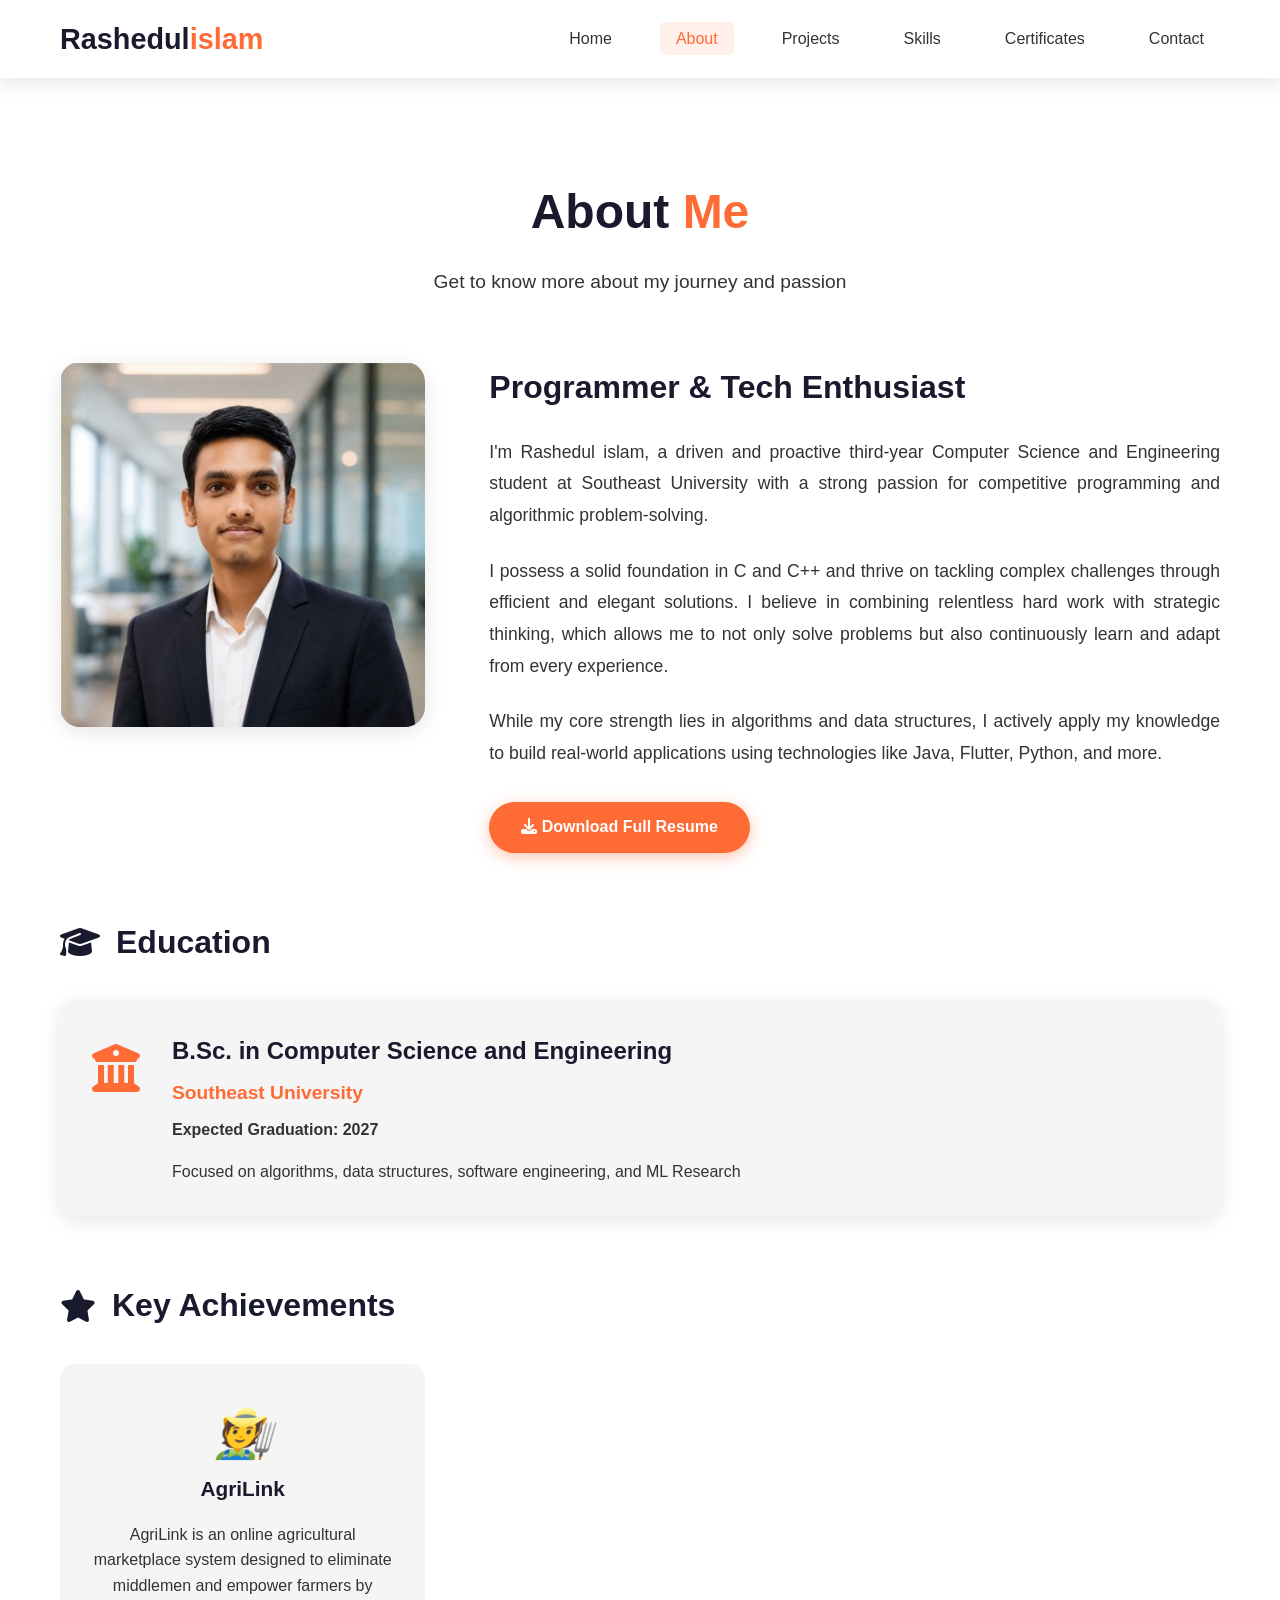
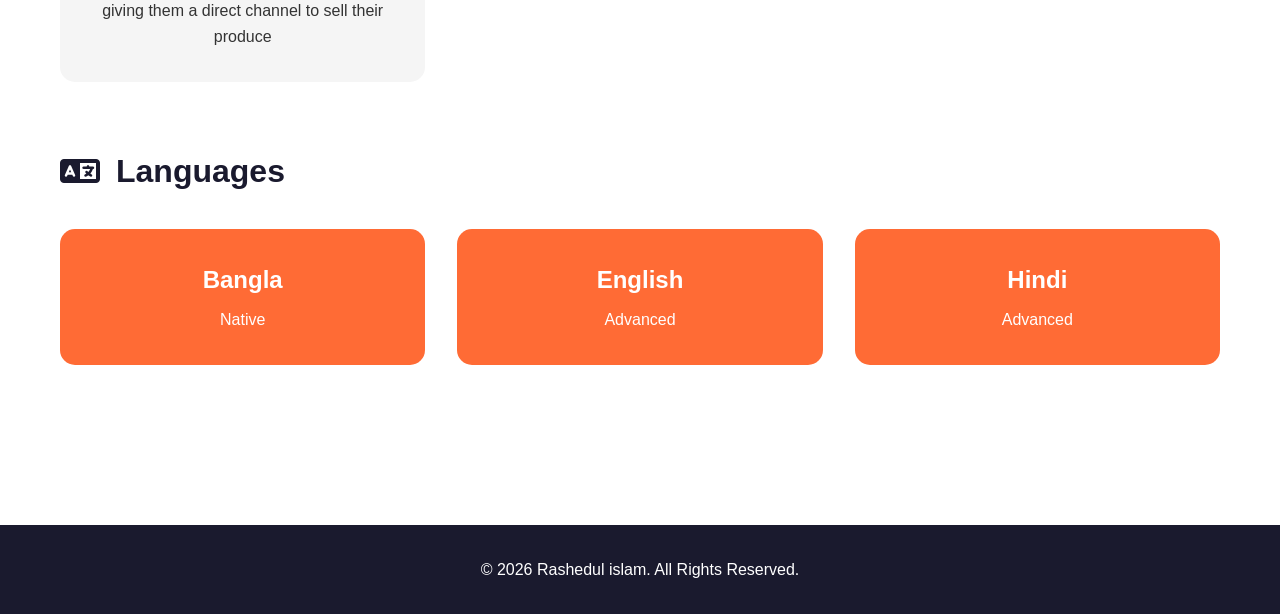
==== about.html @ a0b674af "update" ====
<!DOCTYPE html>
<html lang="en">
<head>
    <meta charset="UTF-8">
    <meta name="viewport" content="width=device-width, initial-scale=1.0">
    <title>about - Rashedul islam</title>
    <link rel="stylesheet" href="style.css">
   <link rel="stylesheet" href="https://cdnjs.cloudflare.com/ajax/libs/font-awesome/6.5.1/css/all.min.css">

</head>
<body>
    <!-- Navigation -->
    <nav class="navbar">
        <div class="container">
            <div class="logo">
                <h2>Rashedul<span>islam</span></h2>
            </div>
            <ul class="nav-menu">
                <li><a href="index.html">Home</a></li>
                <li><a href="about.html" class="active">About</a></li>
                <li><a href="projects.html">Projects</a></li>
                <li><a href="skills.html">Skills</a></li>
                <li><a href="certificates.html">Certificates</a></li>
                <li><a href="contact.html">Contact</a></li>
            </ul>
            <div class="hamburger">
                <span></span>
                <span></span>
                <span></span>
            </div>
        </div>
    </nav>

    <!-- About Section -->
    <section class="about-section">
        <div class="container">
            <div class="section-header">
                <h1>About <span>Me</span></h1>
                <p>Get to know more about my journey and passion</p>
            </div>

            <div class="about-content">
                <div class="about-image">
                    <img src="images/mypic.jpg" alt="Rashedul islam">
                </div>
                <div class="about-text">
                    <h2>Programmer & <span>Tech Enthusiast</span></h2>
                    <p>
                        I'm Rashedul islam, a driven and proactive third-year Computer Science and 
                        Engineering student at Southeast University with a strong passion for competitive 
                        programming and algorithmic problem-solving.
                    </p>
                    <p>
                        I possess a solid foundation in C and C++ and thrive on tackling complex challenges 
                        through efficient and elegant solutions. I believe in combining relentless hard work 
                        with strategic thinking, which allows me to not only solve problems but also 
                        continuously learn and adapt from every experience.
                    </p>
                    <p>
                        While my core strength lies in algorithms and data structures, I actively apply my 
                        knowledge to build real-world applications using technologies like Java, Flutter, 
                        Python, and more.
                    </p>
                    <div class="resume-download">
                        <a href="RASHEDUL_ISLAM.pdf" download class="btn btn-primary">
                            <i class="fas fa-download"></i> Download Full Resume
                        </a>
                    </div>
                </div>
            </div>

            <!-- Education -->
            <div class="education-section">
                <h2><i class="fas fa-graduation-cap"></i> Education</h2>
                <div class="education-card">
                    <div class="edu-icon">
                        <i class="fas fa-university"></i>
                    </div>
                    <div class="edu-details">
                        <h3>B.Sc. in Computer Science and Engineering</h3>
                        <h4>Southeast University</h4>
                        <p class="edu-year">Expected Graduation: 2027</p>
                        <p>Focused on algorithms, data structures, software engineering, and ML Research</p>
                    </div>
                </div>
            </div>

            <!-- Key Achievements -->
            <div class="achievements-section">
                <h2><i class="fas fa-star"></i> Key Achievements</h2>
                <div class="achievements-grid">
                    <div class="achievement-card">
                        <i>🧑‍🌾</i>
                        <h3>AgriLink</h3>
                        <p>AgriLink is an online agricultural marketplace system designed to eliminate middlemen and empower farmers by giving them a direct channel to sell their produce</p>
                    </div>
                </div>
            </div>

            <!-- Languages -->
            <div class="languages-section">
                <h2><i class="fas fa-language"></i> Languages</h2>
                <div class="languages-grid">
                    <div class="language-card">
                        <h3>Bangla</h3>
                        <p>Native</p>
                    </div>
                    <div class="language-card">
                        <h3>English</h3>
                        <p>Advanced</p>
                    </div>
                    <div class="language-card">
                        <h3>Hindi</h3>
                        <p>Advanced</p>
                    </div>
                </div>
            </div>
        </div>
    </section>

   <!-- Footer -->
    <footer>
        <div class="container">
            <p>&copy; 2026 Rashedul islam. All Rights Reserved.</p>
        </div>
    </footer>

    <script src="script.js"></script>
</body>
</html>
---- style.css ----
/* ===== GLOBAL STYLES ===== */
* {
    margin: 0;
    padding: 0;
    box-sizing: border-box;
}

:root {
    --primary-color: #ff6b35;
    --secondary-color: #ff8c42;
    --dark-color: #1a1a2e;
    --light-color: #f5f5f5;
    --text-color: #333;
    --white: #ffffff;
    --shadow: 0 5px 20px rgba(0, 0, 0, 0.1);
    --shadow-hover: 0 8px 30px rgba(255, 107, 53, 0.3);
}

body {
    font-family: 'Segoe UI', Tahoma, Geneva, Verdana, sans-serif;
    line-height: 1.6;
    color: var(--text-color);
    background: var(--light-color);
}

.container {
    max-width: 1200px;
    margin: 0 auto;
    padding: 0 20px;
}

a {
    text-decoration: none;
    color: inherit;
    transition: all 0.3s ease;
}

img {
    max-width: 100%;
    height: auto;
    display: block;
}

/* ===== NAVIGATION ===== */
.navbar {
    background: var(--white);
    box-shadow: var(--shadow);
    position: sticky;
    top: 0;
    z-index: 1000;
    padding: 1rem 0;
}

.navbar .container {
    display: flex;
    justify-content: space-between;
    align-items: center;
}

.logo h2 {
    color: var(--dark-color);
    font-size: 1.8rem;
}

.logo span {
    color: var(--primary-color);
}

.nav-menu {
    display: flex;
    list-style: none;
    gap: 2rem;
}

.nav-menu a {
    color: var(--text-color);
    font-weight: 500;
    padding: 0.5rem 1rem;
    border-radius: 5px;
    transition: all 0.3s ease;
}

.nav-menu a:hover,
.nav-menu a.active {
    color: var(--primary-color);
    background: rgba(255, 107, 53, 0.1);
}

.hamburger {
    display: none;
    flex-direction: column;
    cursor: pointer;
    gap: 5px;
}

.hamburger span {
    width: 25px;
    height: 3px;
    background: var(--primary-color);
    border-radius: 3px;
    transition: all 0.3s ease;
}

/* ===== BUTTONS ===== */
.btn {
    display: inline-block;
    padding: 0.8rem 2rem;
    border-radius: 50px;
    font-weight: 600;
    transition: all 0.3s ease;
    border: none;
    cursor: pointer;
    font-size: 1rem;
}

.btn-primary {
    background: var(--primary-color);
    color: var(--white);
    box-shadow: 0 4px 15px rgba(255, 107, 53, 0.4);
}

.btn-primary:hover {
    background: var(--secondary-color);
    transform: translateY(-2px);
    box-shadow: 0 6px 20px rgba(255, 107, 53, 0.6);
}

.btn-secondary {
    background: transparent;
    color: var(--primary-color);
    border: 2px solid var(--primary-color);
}

.btn-secondary:hover {
    background: var(--primary-color);
    color: var(--white);
}

/* ===== HERO SECTION ===== */
.hero {
    padding: 6rem 0;
    background: linear-gradient(135deg, #fff 0%, #ffe8e0 100%);
}

.hero-content {
    display: grid;
    grid-template-columns: 1fr 1fr;
    gap: 4rem;
    align-items: center;
}

.hero-text h1 {
    font-size: 2.8rem;
    color: var(--dark-color);
    margin-bottom: 1rem;
    line-height: 1.2;
}

.highlight {
    color: var(--primary-color);
}

.typed-text {
    font-size: 1.8rem;
    color: var(--secondary-color);
    margin-bottom: 1rem;
}

.hero-description {
    font-size: 1.1rem;
    color: var(--text-color);
    margin: 1.5rem 0;
    line-height: 1.8;
}

.hero-buttons {
    display: flex;
    gap: 1.5rem;
    margin: 2rem 0;
}

.social-links {
    display: flex;
    gap: 1rem;
    margin-top: 2rem;
}

.social-links a {
    width: 45px;
    height: 45px;
    background: var(--white);
    border-radius: 50%;
    display: flex;
    align-items: center;
    justify-content: center;
    font-size: 1.3rem;
    color: var(--primary-color);
    box-shadow: var(--shadow);
    transition: all 0.3s ease;
}

.social-links a:hover {
    background: var(--primary-color);
    color: var(--white);
    transform: translateY(-5px);
    box-shadow: var(--shadow-hover);
}

.hero-image {
    position: relative;
}

.hero-image img {
    border-radius: 20px;
    box-shadow: var(--shadow-hover);
    width: 100%;
    object-fit: cover;
    max-height: 500px;
}

/* ===== STATS SECTION ===== */
.stats {
    padding: 4rem 0;
    background: var(--white);
}

.stats-grid {
    display: grid;
    grid-template-columns: repeat(4, 1fr);
    gap: 2rem;
}

.stat-card {
    text-align: center;
    padding: 2rem;
    background: var(--light-color);
    border-radius: 15px;
    transition: all 0.3s ease;
}

.stat-card:hover {
    transform: translateY(-10px);
    box-shadow: var(--shadow-hover);
}

.stat-card i {
    font-size: 3rem;
    color: var(--primary-color);
    margin-bottom: 1rem;
}

.stat-card h3 {
    font-size: 2.5rem;
    color: var(--dark-color);
    margin-bottom: 0.5rem;
}

.stat-card p {
    color: var(--text-color);
    font-size: 1rem;
}

/* ===== SECTION HEADER ===== */
.section-header {
    text-align: center;
    margin-bottom: 4rem;
}

.section-header h1 {
    font-size: 3rem;
    color: var(--dark-color);
    margin-bottom: 1rem;
}

.section-header span {
    color: var(--primary-color);
}

.section-header p {
    font-size: 1.2rem;
    color: var(--text-color);
}

/* ===== ABOUT SECTION ===== */
.about-section {
    padding: 6rem 0;
    background: var(--white);
}

.about-content {
    display: grid;
    grid-template-columns: 1fr 2fr;
    gap: 4rem;
    align-items: start;
    margin-bottom: 4rem;
}

.about-image img {
    border-radius: 20px;
    box-shadow: var(--shadow);
    width: 100%;
}

.about-text h2 {
    font-size: 2rem;
    color: var(--dark-color);
    margin-bottom: 1.5rem;
}

.about-text p {
    font-size: 1.1rem;
    line-height: 1.8;
    margin-bottom: 1.5rem;
    text-align: justify;
}

.resume-download {
    margin-top: 2rem;
}

/* Education Section */
.education-section {
    margin: 4rem 0;
}

.education-section h2 {
    font-size: 2rem;
    color: var(--dark-color);
    margin-bottom: 2rem;
    display: flex;
    align-items: center;
    gap: 1rem;
}

.education-card {
    background: var(--light-color);
    padding: 2rem;
    border-radius: 15px;
    display: flex;
    gap: 2rem;
    box-shadow: var(--shadow);
}

.edu-icon {
    font-size: 3rem;
    color: var(--primary-color);
}

.edu-details h3 {
    font-size: 1.5rem;
    color: var(--dark-color);
    margin-bottom: 0.5rem;
}

.edu-details h4 {
    font-size: 1.2rem;
    color: var(--primary-color);
    margin-bottom: 0.5rem;
}

.edu-year {
    color: var(--text-color);
    font-weight: 600;
    margin-bottom: 1rem;
}

/* Achievements Section */
.achievements-section {
    margin: 4rem 0;
}

.achievements-section h2 {
    font-size: 2rem;
    color: var(--dark-color);
    margin-bottom: 2rem;
    display: flex;
    align-items: center;
    gap: 1rem;
}

.achievements-grid {
    display: grid;
    grid-template-columns: repeat(3, 1fr);
    gap: 2rem;
}

.achievement-card {
    background: var(--light-color);
    padding: 2rem;
    border-radius: 15px;
    text-align: center;
    transition: all 0.3s ease;
}

.achievement-card:hover {
    transform: translateY(-10px);
    box-shadow: var(--shadow-hover);
}

.achievement-card i {
    font-size: 3rem;
    color: var(--primary-color);
    margin-bottom: 1rem;
}

.achievement-card h3 {
    font-size: 1.3rem;
    color: var(--dark-color);
    margin-bottom: 1rem;
}

.achievement-card p {
    font-size: 1rem;
    line-height: 1.6;
}

/* Languages Section */
.languages-section {
    margin: 4rem 0;
}

.languages-section h2 {
    font-size: 2rem;
    color: var(--dark-color);
    margin-bottom: 2rem;
    display: flex;
    align-items: center;
    gap: 1rem;
}

.languages-grid {
    display: grid;
    grid-template-columns: repeat(3, 1fr);
    gap: 2rem;
}

.language-card {
    background: var(--primary-color);
    color: var(--white);
    padding: 2rem;
    border-radius: 15px;
    text-align: center;
    transition: all 0.3s ease;
}

.language-card:hover {
    transform: scale(1.05);
    box-shadow: var(--shadow-hover);
}

.language-card h3 {
    font-size: 1.5rem;
    margin-bottom: 0.5rem;
}

/* ===== PROJECTS SECTION ===== */
.projects-section {
    padding: 6rem 0;
    background: var(--light-color);
}

.projects-grid {
    display: grid;
    grid-template-columns: repeat(2, 1fr);
    gap: 3rem;
}

.project-card {
    background: var(--white);
    border-radius: 15px;
    overflow: hidden;
    box-shadow: var(--shadow);
    transition: all 0.3s ease;
}

.project-card:hover {
    transform: translateY(-10px);
    box-shadow: var(--shadow-hover);
}

.project-image {
    position: relative;
    height: 250px;
    overflow: hidden;
    background: linear-gradient(135deg, var(--primary-color), var(--secondary-color));
}

.project-image img {
    width: 100%;
    height: 100%;
    object-fit: cover;
    opacity: 0.9;
    transition: all 0.3s ease;
}

.project-card:hover .project-image img {
    transform: scale(1.1);
    opacity: 1;
}

.project-overlay {
    position: absolute;
    top: 0;
    left: 0;
    width: 100%;
    height: 100%;
    background: rgba(0, 0, 0, 0.7);
    display: flex;
    align-items: center;
    justify-content: center;
    opacity: 0;
    transition: all 0.3s ease;
}

.project-card:hover .project-overlay {
    opacity: 1;
}

.overlay-btn {
    width: 50px;
    height: 50px;
    background: var(--primary-color);
    border-radius: 50%;
    display: flex;
    align-items: center;
    justify-content: center;
    color: var(--white);
    font-size: 1.5rem;
}

.project-content {
    padding: 2rem;
}

.project-tags {
    display: flex;
    gap: 0.5rem;
    margin-bottom: 1rem;
    flex-wrap: wrap;
}

.project-tags span {
    background: rgba(255, 107, 53, 0.1);
    color: var(--primary-color);
    padding: 0.3rem 1rem;
    border-radius: 20px;
    font-size: 0.85rem;
    font-weight: 600;
}

.project-content h3 {
    font-size: 1.5rem;
    color: var(--dark-color);
    margin-bottom: 1rem;
}

.project-content p {
    color: var(--text-color);
    line-height: 1.6;
    margin-bottom: 1rem;
}

.project-features ul {
    list-style: none;
}

.project-features li {
    color: var(--text-color);
    margin-bottom: 0.5rem;
    display: flex;
    align-items: center;
    gap: 0.5rem;
}

.project-features i {
    color: var(--primary-color);
    font-size: 0.9rem;
}

/* ===== SKILLS SECTION ===== */
.skills-section {
    padding: 6rem 0;
    background: var(--white);
}

.skills-category {
    margin-bottom: 4rem;
}

.skills-category h2 {
    font-size: 2rem;
    color: var(--dark-color);
    margin-bottom: 2rem;
    display: flex;
    align-items: center;
    gap: 1rem;
}

.skills-grid {
    display: grid;
    grid-template-columns: repeat(4, 1fr);
    gap: 2rem;
}

.skill-card {
    background: var(--light-color);
    padding: 2rem;
    border-radius: 15px;
    text-align: center;
    transition: all 0.3s ease;
}

.skill-card:hover {
    transform: translateY(-10px);
    box-shadow: var(--shadow-hover);
}

.skill-icon {
    font-size: 3rem;
    color: var(--primary-color);
    margin-bottom: 1rem;
}

.skill-card h3 {
    font-size: 1.3rem;
    color: var(--dark-color);
    margin-bottom: 1rem;
}

.progress-bar {
    background: var(--white);
    height: 30px;
    border-radius: 15px;
    overflow: hidden;
    box-shadow: inset 0 2px 5px rgba(0, 0, 0, 0.1);
}

.progress {
    height: 100%;
    background: linear-gradient(90deg, var(--primary-color), var(--secondary-color));
    display: flex;
    align-items: center;
    justify-content: flex-end;
    padding-right: 10px;
    transition: width 1s ease;
    border-radius: 15px;
}

.progress span {
    color: var(--white);
    font-weight: 600;
    font-size: 0.9rem;
}

/* Soft Skills */
.soft-skills-grid {
    display: grid;
    grid-template-columns: repeat(3, 1fr);
    gap: 2rem;
}

.soft-skill-card {
    background: var(--light-color);
    padding: 2rem;
    border-radius: 15px;
    text-align: center;
    transition: all 0.3s ease;
}

.soft-skill-card:hover {
    transform: translateY(-10px);
    box-shadow: var(--shadow-hover);
    background: var(--primary-color);
    color: var(--white);
}

.soft-skill-card i {
    font-size: 3rem;
    color: var(--primary-color);
    margin-bottom: 1rem;
    transition: all 0.3s ease;
}

.soft-skill-card:hover i {
    color: var(--white);
}

.soft-skill-card h3 {
    font-size: 1.3rem;
    color: var(--dark-color);
    margin-bottom: 1rem;
    transition: all 0.3s ease;
}

.soft-skill-card:hover h3 {
    color: var(--white);
}

.soft-skill-card p {
    font-size: 1rem;
    line-height: 1.6;
    transition: all 0.3s ease;
}

.soft-skill-card:hover p {
    color: var(--white);
}

/* Certifications */
.certifications-section {
    margin: 4rem 0;
}

.certifications-section h2 {
    font-size: 2rem;
    color: var(--dark-color);
    margin-bottom: 2rem;
    display: flex;
    align-items: center;
    gap: 1rem;
}

.cert-card {
    background: var(--light-color);
    padding: 2rem;
    border-radius: 15px;
    display: flex;
    gap: 2rem;
    align-items: center;
    box-shadow: var(--shadow);
    transition: all 0.3s ease;
}

.cert-card:hover {
    transform: translateX(10px);
    box-shadow: var(--shadow-hover);
}

.cert-badge {
    font-size: 3rem;
    color: var(--primary-color);
}

.cert-details h3 {
    font-size: 1.3rem;
    color: var(--dark-color);
    margin-bottom: 0.5rem;
}

.cert-details p {
    color: var(--text-color);
    margin-bottom: 0.5rem;
}

.cert-year {
    display: inline-block;
    background: var(--primary-color);
    color: var(--white);
    padding: 0.3rem 1rem;
    border-radius: 20px;
    font-size: 0.9rem;
}

/* ===== TESTIMONIALS SECTION ===== */
.testimonials-section {
    padding: 6rem 0;
    background: var(--light-color);
}

.testimonials-grid {
    display: grid;
    grid-template-columns: repeat(2, 1fr);
    gap: 3rem;
}

.testimonial-card {
    background: var(--white);
    padding: 2.5rem;
    border-radius: 15px;
    box-shadow: var(--shadow);
    transition: all 0.3s ease;
    position: relative;
}

.testimonial-card:hover {
    transform: translateY(-10px);
    box-shadow: var(--shadow-hover);
}

.quote-icon {
    font-size: 3rem;
    color: var(--primary-color);
    opacity: 0.2;
    margin-bottom: 1rem;
}

.testimonial-text {
    font-size: 1.1rem;
    line-height: 1.8;
    color: var(--text-color);
    margin-bottom: 2rem;
    font-style: italic;
}

.testimonial-author {
    display: flex;
    gap: 1rem;
    align-items: center;
}

.testimonial-author img {
    width: 60px;
    height: 60px;
    border-radius: 50%;
    object-fit: cover;
    border: 3px solid var(--primary-color);
}

.author-info h4 {
    font-size: 1.1rem;
    color: var(--dark-color);
    margin-bottom: 0.3rem;
}

.author-info p {
    color: var(--text-color);
    font-size: 0.9rem;
    margin-bottom: 0.5rem;
}

.rating {
    color: var(--primary-color);
    font-size: 0.9rem;
}

/* ===== CONTACT SECTION ===== */
.contact-section {
    padding: 6rem 0;
    background: var(--white);
}

.contact-content {
    display: grid;
    grid-template-columns: 1.5fr 1fr;
    gap: 4rem;
}

.contact-form-wrapper h2,
.contact-info-wrapper h2 {
    font-size: 2rem;
    color: var(--dark-color);
    margin-bottom: 2rem;
}

.contact-form {
    display: flex;
    flex-direction: column;
    gap: 1.5rem;
}

.form-group {
    display: flex;
    flex-direction: column;
    gap: 0.5rem;
}

.form-group label {
    font-weight: 600;
    color: var(--dark-color);
    display: flex;
    align-items: center;
    gap: 0.5rem;
}

.form-group i {
    color: var(--primary-color);
}

.form-group input,
.form-group textarea {
    padding: 1rem;
    border: 2px solid var(--light-color);
    border-radius: 10px;
    font-family: inherit;
    font-size: 1rem;
    transition: all 0.3s ease;
}

.form-group input:focus,
.form-group textarea:focus {
    outline: none;
    border-color: var(--primary-color);
}

.contact-info-card {
    background: var(--light-color);
    padding: 1.5rem;
    border-radius: 15px;
    display: flex;
    gap: 1.5rem;
    align-items: center;
    margin-bottom: 1.5rem;
    transition: all 0.3s ease;
}

.contact-info-card:hover {
    transform: translateX(10px);
    box-shadow: var(--shadow);
}

.info-icon {
    width: 60px;
    height: 60px;
    background: var(--primary-color);
    border-radius: 50%;
    display: flex;
    align-items: center;
    justify-content: center;
    font-size: 1.5rem;
    color: var(--white);
    flex-shrink: 0;
}

.info-details h3 {
    font-size: 1.2rem;
    color: var(--dark-color);
    margin-bottom: 0.5rem;
}

.info-details p,
.info-details a {
    color: var(--text-color);
}

.info-details a:hover {
    color: var(--primary-color);
}

.social-connect {
    margin: 2rem 0;
}

.social-connect h3 {
    font-size: 1.5rem;
    color: var(--dark-color);
    margin-bottom: 1.5rem;
}

.social-icons-large {
    display: grid;
    grid-template-columns: repeat(2, 1fr);
    gap: 1rem;
}

.social-icon {
    display: flex;
    align-items: center;
    gap: 1rem;
    padding: 1rem;
    border-radius: 10px;
    transition: all 0.3s ease;
    font-weight: 600;
}

.social-icon i {
    font-size: 1.5rem;
}

.social-icon.linkedin {
    background: #0077b5;
    color: var(--white);
}

.social-icon.github {
    background: #333;
    color: var(--white);
}

.social-icon.facebook {
    background: #1877f2;
    color: var(--white);
}

.social-icon.twitter {
    background: #000;
    color: var(--white);
}

.social-icon:hover {
    transform: translateY(-5px);
    box-shadow: var(--shadow-hover);
}

.download-resume {
    margin-top: 2rem;
}

.download-resume h3 {
    font-size: 1.5rem;
    color: var(--dark-color);
    margin-bottom: 1rem;
}

/* ===== FOOTER ===== */
footer {
    background: var(--dark-color);
    color: var(--white);
    padding: 2rem 0;
    text-align: center;
}

/* ===== RESPONSIVE DESIGN ===== */
@media (max-width: 768px) {
    .hamburger {
        display: flex;
    }

    .nav-menu {
        position: fixed;
        left: -100%;
        top: 70px;
        flex-direction: column;
        background: var(--white);
        width: 100%;
        text-align: center;
        transition: 0.3s;
        box-shadow: var(--shadow);
        padding: 2rem 0;
    }

    .nav-menu.active {
        left: 0;
    }

    .hero-content,
    .about-content,
    .contact-content {
        grid-template-columns: 1fr;
        gap: 2rem;
    }

    .hero-text h1 {
        font-size: 2rem;
    }

    .typed-text {
        font-size: 1.3rem;
    }

    .hero-buttons {
        flex-direction: column;
    }

    .stats-grid {
        grid-template-columns: repeat(2, 1fr);
    }

    .achievements-grid,
    .skills-grid,
    .soft-skills-grid,
    .languages-grid {
        grid-template-columns: 1fr;
    }

    .projects-grid,
    .testimonials-grid {
        grid-template-columns: 1fr;
    }

    .section-header h1 {
        font-size: 2rem;
    }

    .social-icons-large {
        grid-template-columns: 1fr;
    }
}

@media (max-width: 480px) {
    .hero-text h1 {
        font-size: 1.5rem;
    }

    .typed-text {
        font-size: 1.1rem;
    }

    .stats-grid {
        grid-template-columns: 1fr;
    }

    .btn {
        padding: 0.6rem 1.5rem;
        font-size: 0.9rem;
    }
}
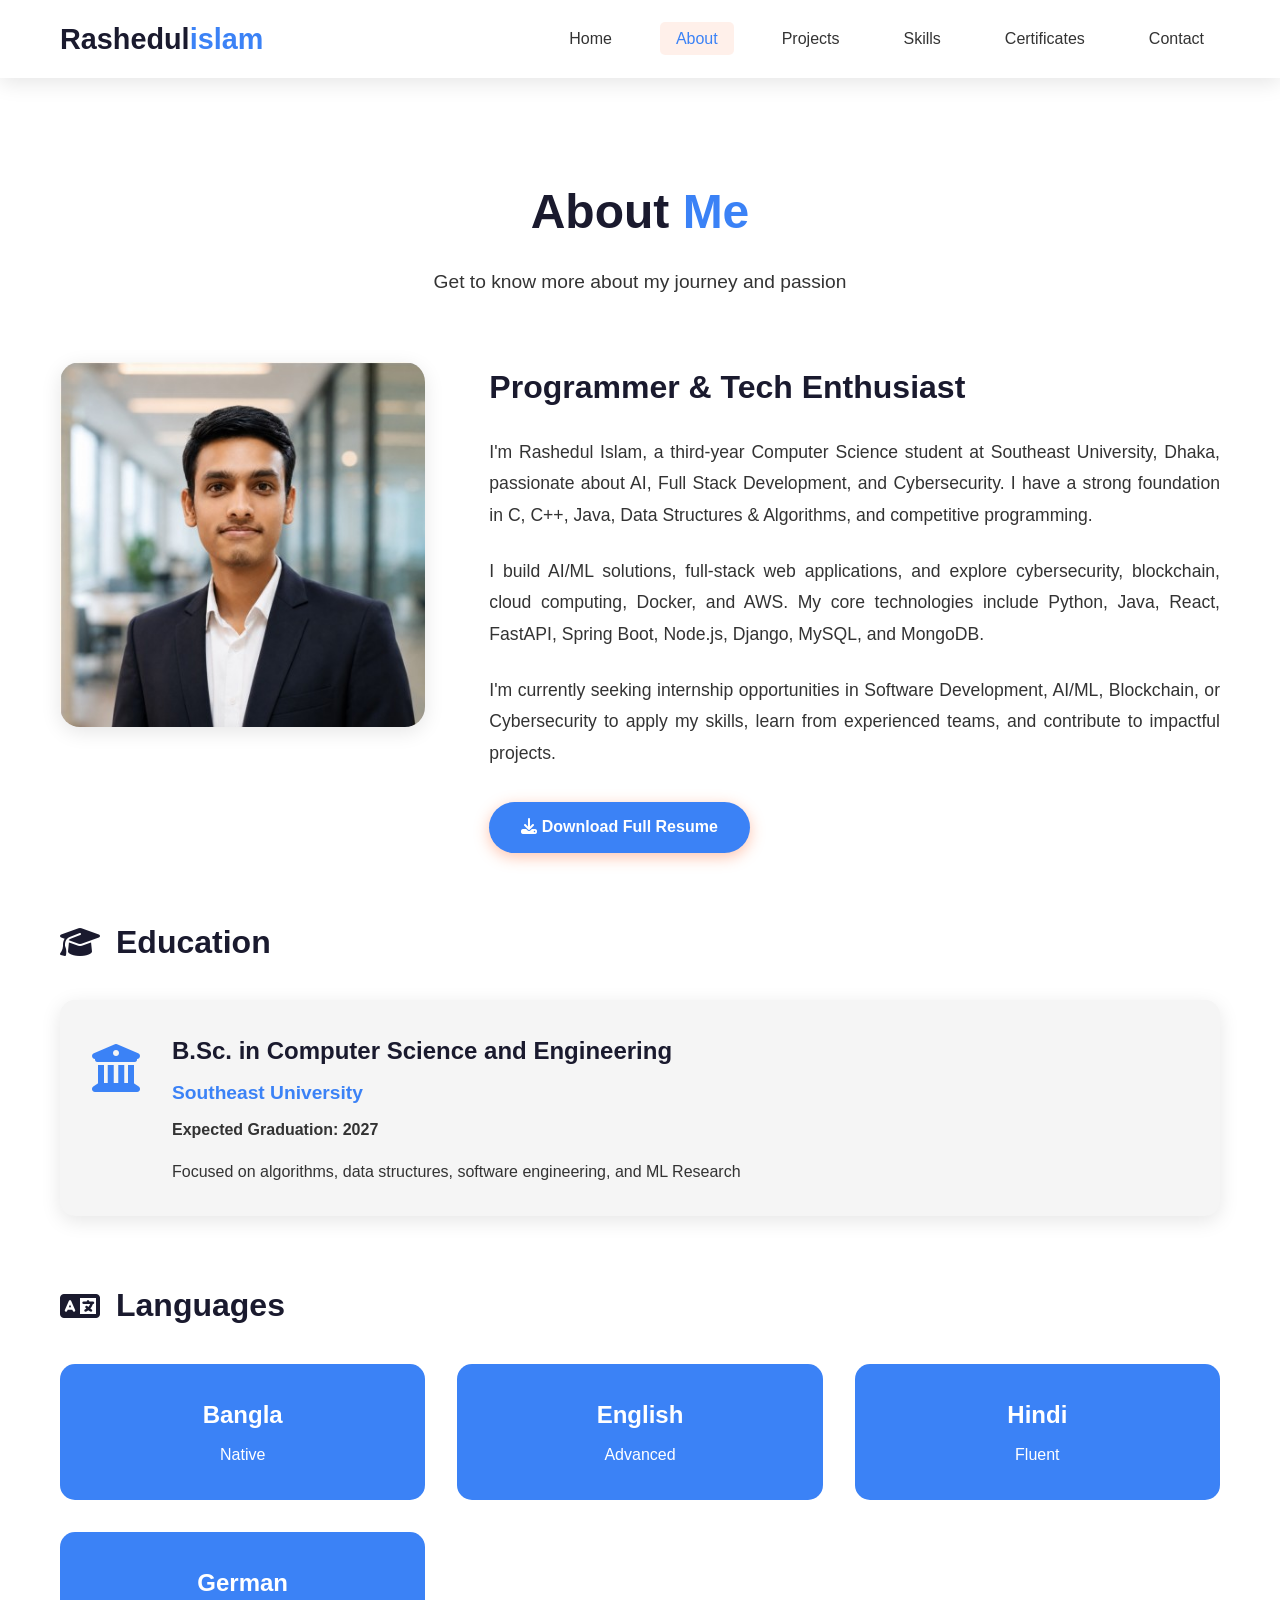
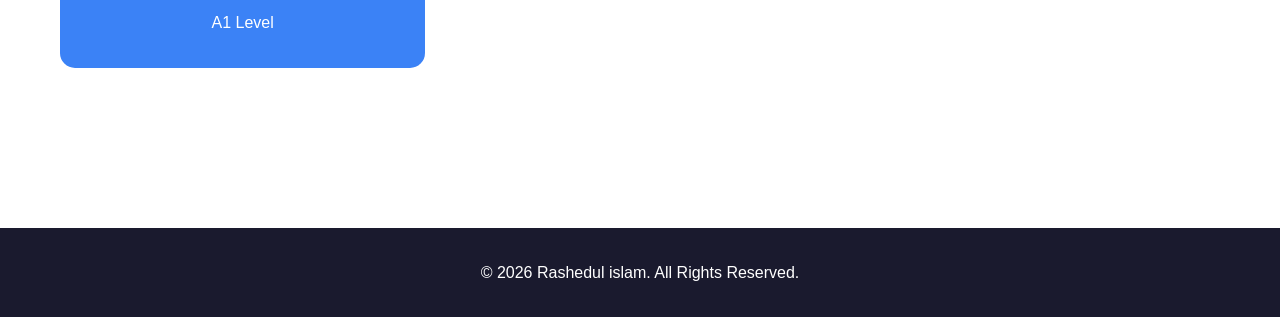
==== commit 20d70fd9: "update" ====
--- a/about.html
+++ b/about.html
@@ -44,24 +44,12 @@
                 <div class="about-image">
                     <img src="images/mypic.jpg" alt="Rashedul islam">
                 </div>
+                
                 <div class="about-text">
                     <h2>Programmer & <span>Tech Enthusiast</span></h2>
-                    <p>
-                        I'm Rashedul islam, a driven and proactive third-year Computer Science and 
-                        Engineering student at Southeast University with a strong passion for competitive 
-                        programming and algorithmic problem-solving.
-                    </p>
-                    <p>
-                        I possess a solid foundation in C and C++ and thrive on tackling complex challenges 
-                        through efficient and elegant solutions. I believe in combining relentless hard work 
-                        with strategic thinking, which allows me to not only solve problems but also 
-                        continuously learn and adapt from every experience.
-                    </p>
-                    <p>
-                        While my core strength lies in algorithms and data structures, I actively apply my 
-                        knowledge to build real-world applications using technologies like Java, Flutter, 
-                        Python, and more.
-                    </p>
+                    <p>I'm Rashedul Islam, a third-year Computer Science student at Southeast University, Dhaka, passionate about AI, Full Stack Development, and Cybersecurity. I have a strong foundation in C, C++, Java, Data Structures & Algorithms, and competitive programming.</p>
+                    <p>I build AI/ML solutions, full-stack web applications, and explore cybersecurity, blockchain, cloud computing, Docker, and AWS. My core technologies include Python, Java, React, FastAPI, Spring Boot, Node.js, Django, MySQL, and MongoDB.</p>
+                    <p>I'm currently seeking internship opportunities in Software Development, AI/ML, Blockchain, or Cybersecurity to apply my skills, learn from experienced teams, and contribute to impactful projects.</p>
                     <div class="resume-download">
                         <a href="RASHEDUL_ISLAM.pdf" download class="btn btn-primary">
                             <i class="fas fa-download"></i> Download Full Resume
@@ -86,18 +74,6 @@
                 </div>
             </div>
 
-            <!-- Key Achievements -->
-            <div class="achievements-section">
-                <h2><i class="fas fa-star"></i> Key Achievements</h2>
-                <div class="achievements-grid">
-                    <div class="achievement-card">
-                        <i>🧑‍🌾</i>
-                        <h3>AgriLink</h3>
-                        <p>AgriLink is an online agricultural marketplace system designed to eliminate middlemen and empower farmers by giving them a direct channel to sell their produce</p>
-                    </div>
-                </div>
-            </div>
-
             <!-- Languages -->
             <div class="languages-section">
                 <h2><i class="fas fa-language"></i> Languages</h2>
@@ -112,12 +88,17 @@
                     </div>
                     <div class="language-card">
                         <h3>Hindi</h3>
-                        <p>Advanced</p>
+                        <p>Fluent</p>
+                    </div>
+                     <div class="language-card">
+                        <h3>German</h3>
+                        <p>A1 Level</p>
                     </div>
                 </div>
             </div>
         </div>
     </section>
+
 
    <!-- Footer -->
     <footer>
--- a/style.css
+++ b/style.css
@@ -6,14 +6,14 @@
 }
 
 :root {
-    --primary-color: #ff6b35;
-    --secondary-color: #ff8c42;
+    --primary-color: #3B82F6;
+    --secondary-color: #60A5FA;
     --dark-color: #1a1a2e;
     --light-color: #f5f5f5;
     --text-color: #333;
     --white: #ffffff;
     --shadow: 0 5px 20px rgba(0, 0, 0, 0.1);
-    --shadow-hover: 0 8px 30px rgba(255, 107, 53, 0.3);
+    --shadow-hover: 0 8px 30px rgba(59, 130, 246, 0.3);
 }
 
 body {
@@ -21,6 +21,9 @@
     line-height: 1.6;
     color: var(--text-color);
     background: var(--light-color);
+    display: flex;
+    flex-direction: column;
+    min-height: 100vh;
 }
 
 .container {
@@ -138,6 +141,7 @@
 
 /* ===== HERO SECTION ===== */
 .hero {
+    min-height: calc(100vh - 150px);
     padding: 6rem 0;
     background: linear-gradient(135deg, #fff 0%, #ffe8e0 100%);
 }
@@ -780,6 +784,15 @@
     box-shadow: var(--shadow);
     transition: all 0.3s ease;
     position: relative;
+}
+
+footer {
+    background: var(--dark-color);
+    color: white;
+    padding: 2rem 0;
+    text-align: center;
+
+    margin-top: auto;
 }
 
 .testimonial-card:hover {
@@ -1093,4 +1106,4 @@
         padding: 0.6rem 1.5rem;
         font-size: 0.9rem;
     }
-}+}
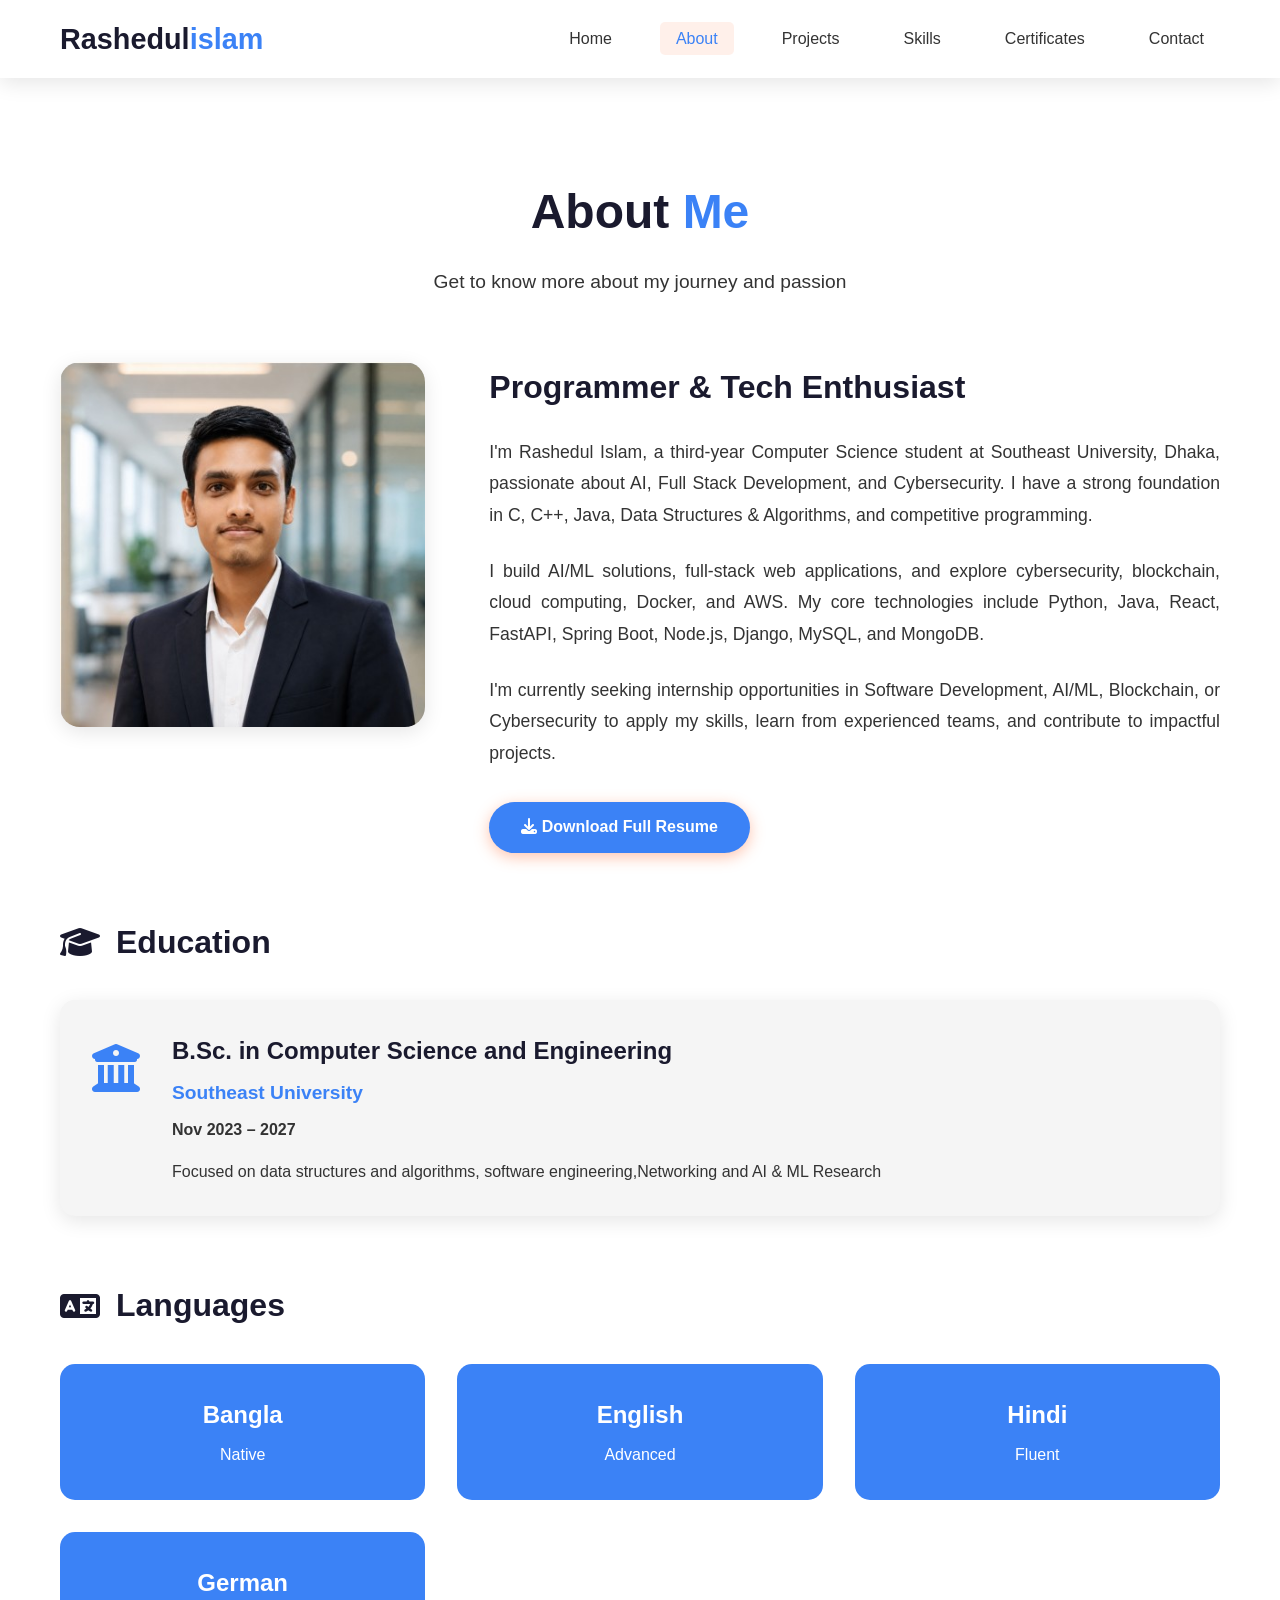
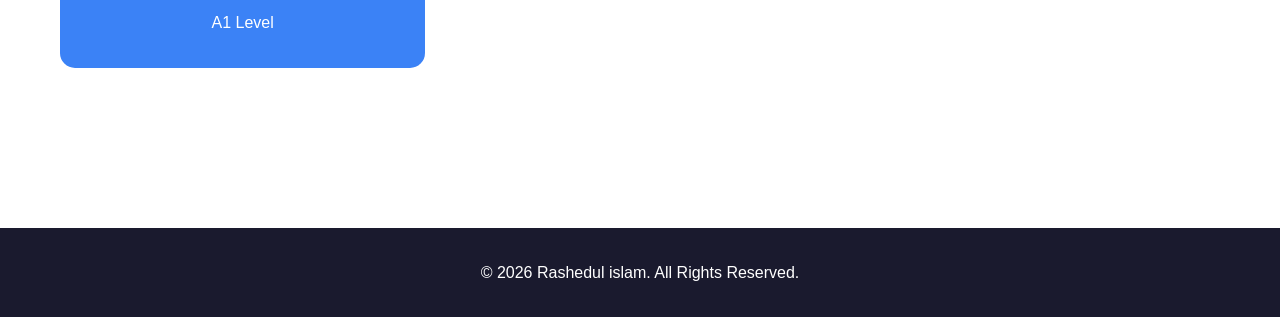
==== commit 521d5f8a: "update" ====
--- a/about.html
+++ b/about.html
@@ -68,8 +68,8 @@
                     <div class="edu-details">
                         <h3>B.Sc. in Computer Science and Engineering</h3>
                         <h4>Southeast University</h4>
-                        <p class="edu-year">Expected Graduation: 2027</p>
-                        <p>Focused on algorithms, data structures, software engineering, and ML Research</p>
+                        <p class="edu-year">Nov 2023 – 2027</p>
+                        <p>Focused on data structures and algorithms, software engineering,Networking and AI & ML Research</p>
                     </div>
                 </div>
             </div>
